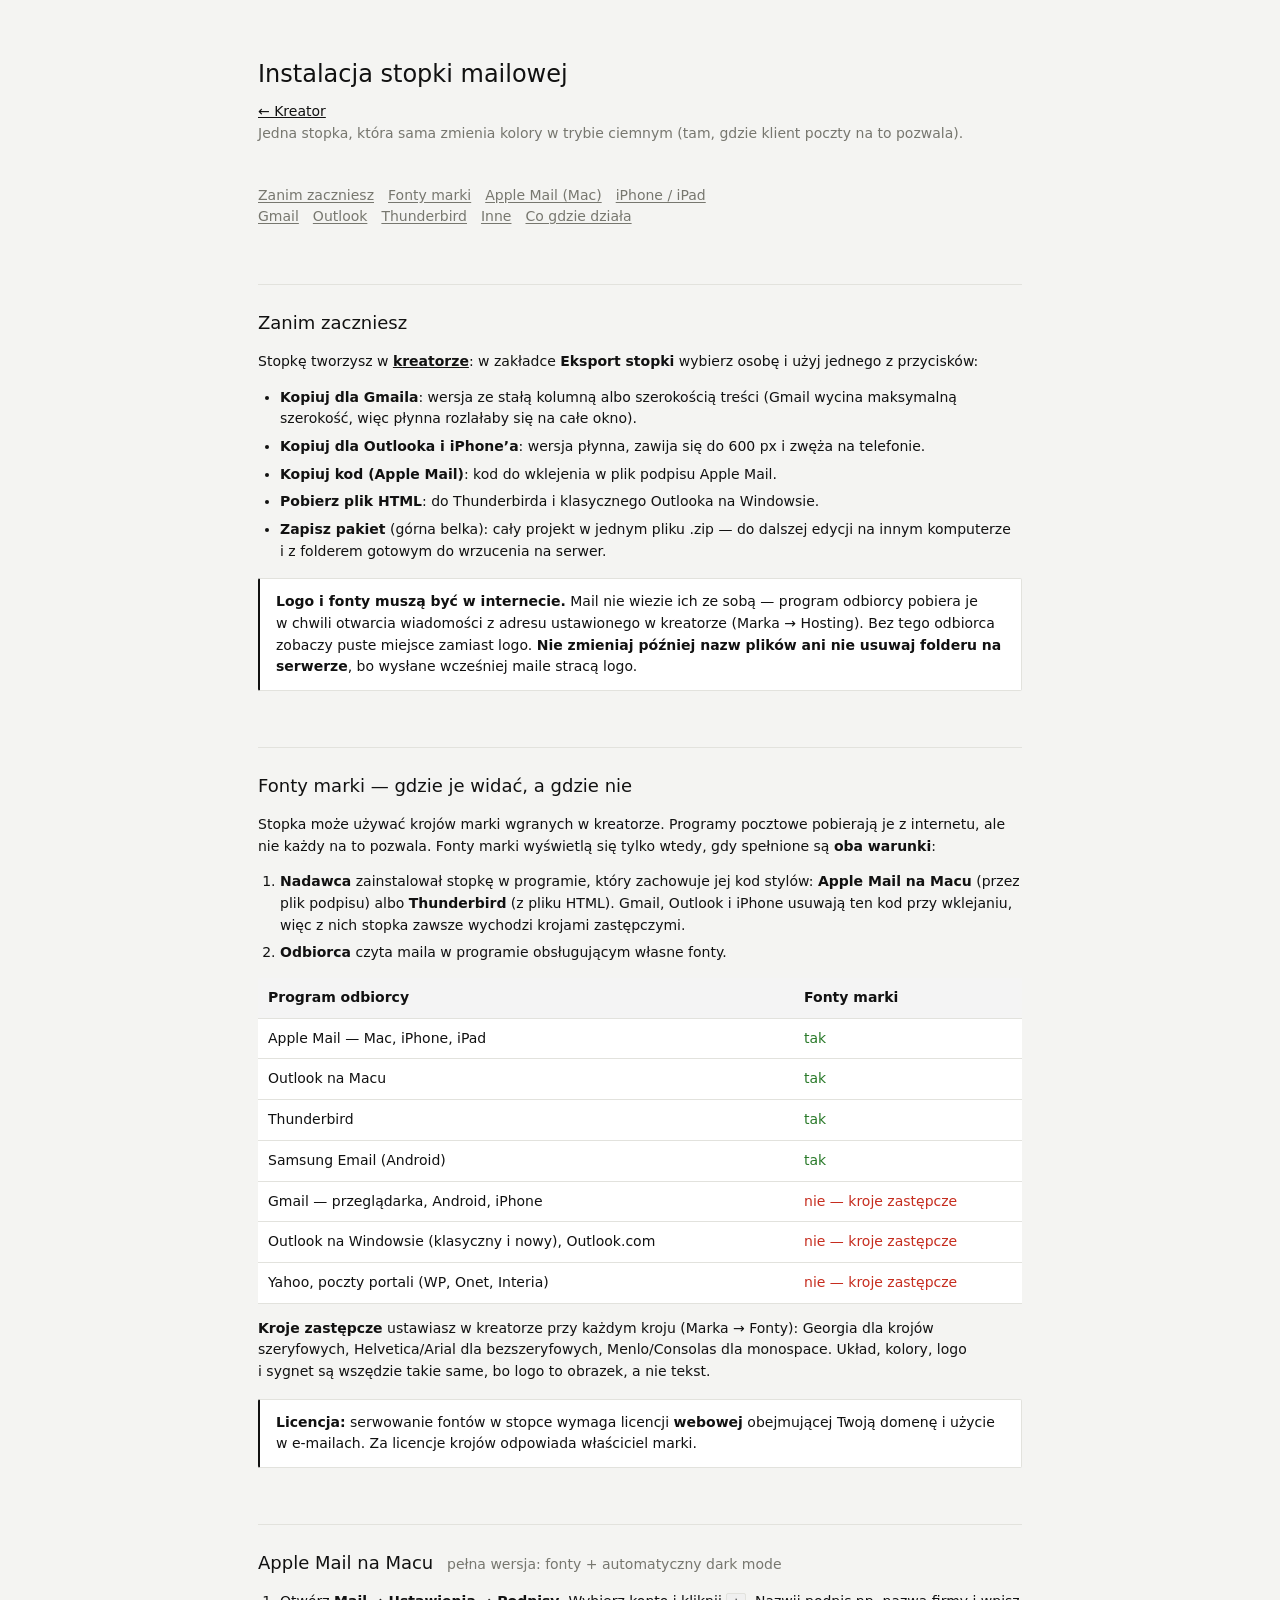
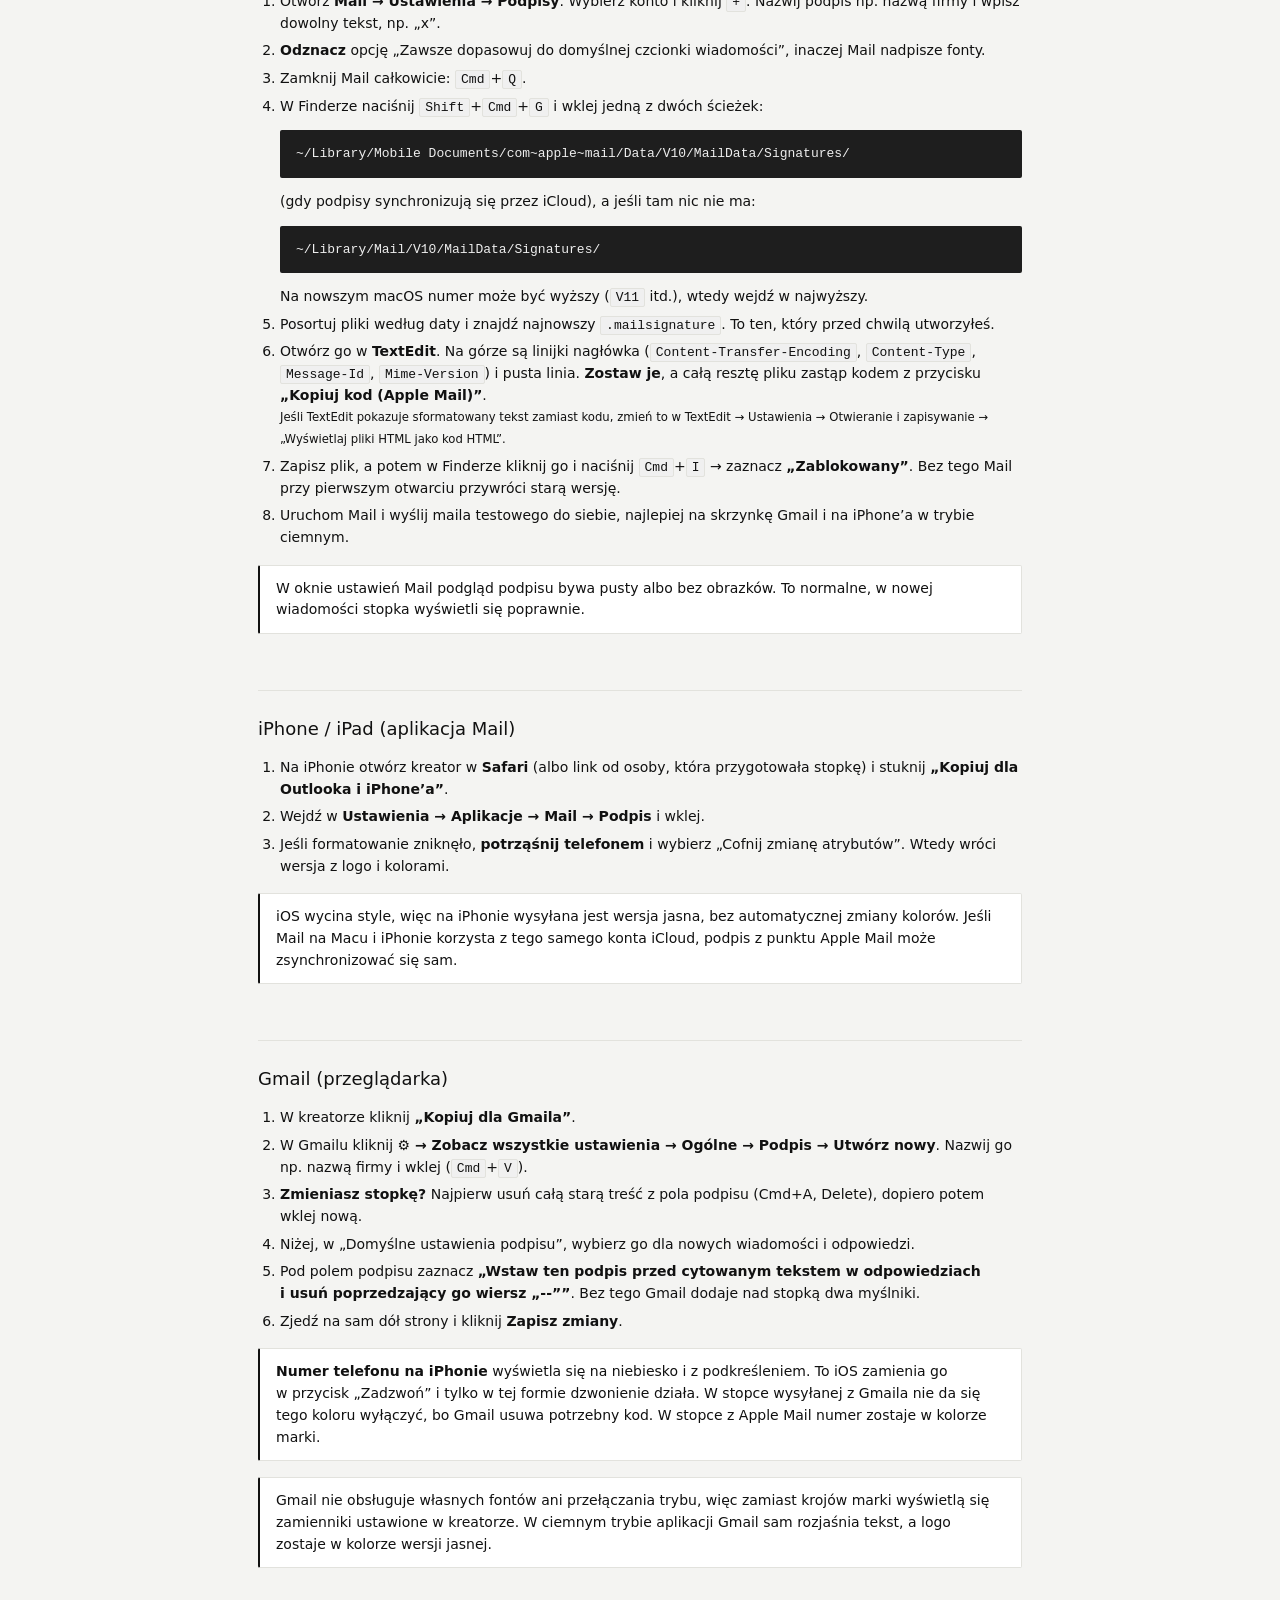
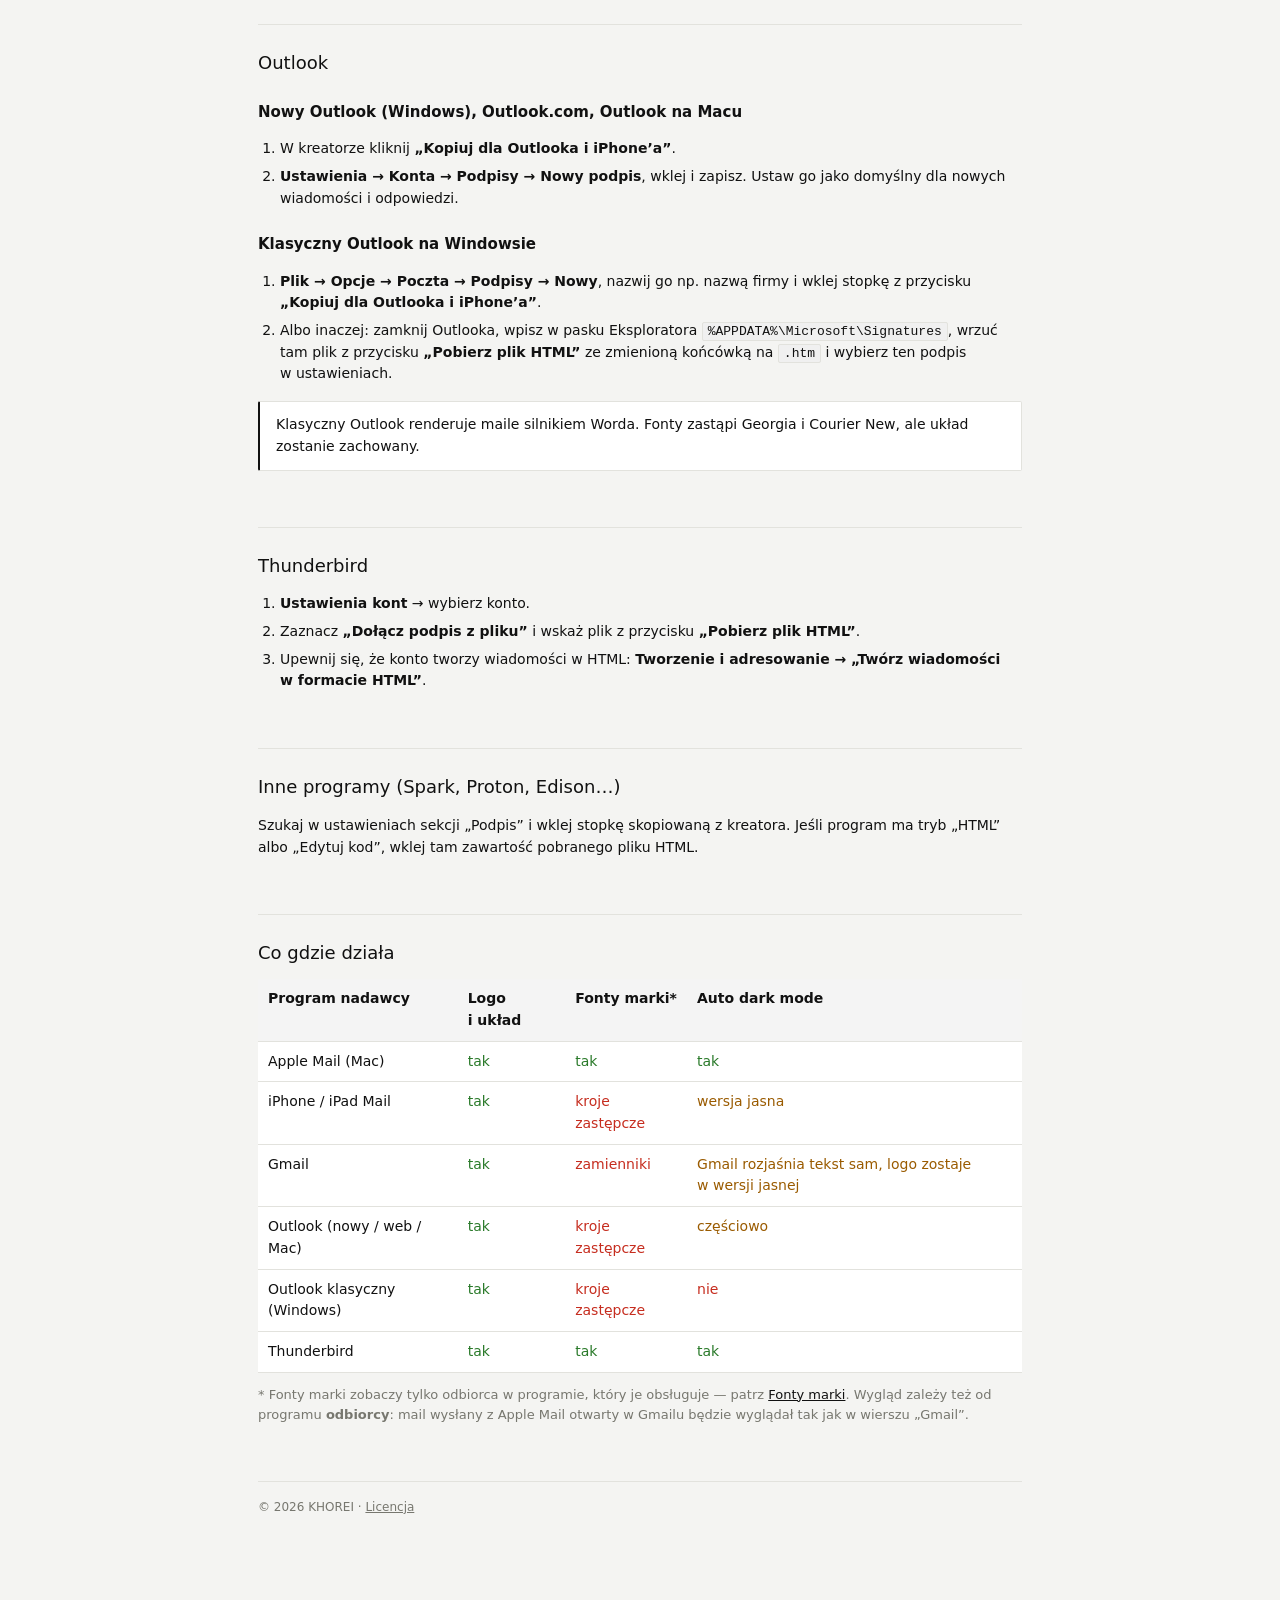
==== instrukcja.html @ 92408481 "Kreator stopek mailowych KHOREI: marka, fonty, obrazy, bloki, osoby, pakiet zip, eksport Co-Authored" ====
<!DOCTYPE html>
<html lang="pl"><head><meta charset="utf-8">
<meta name="viewport" content="width=device-width,initial-scale=1">
<title>KHOREI&nbsp;— instalacja stopki mailowej</title>
<style>
  :root { --red:#111111; --ink:#111111; --mute:#77776f; --line:#e2e2dd; --ui:"ABC Areal Variable", system-ui, -apple-system, "Helvetica Neue", Arial, sans-serif; }
  * { box-sizing:border-box; }
  body { margin:0; font:500 14px/1.55 var(--ui); color:var(--ink); background:#f4f4f2; -webkit-font-smoothing:antialiased; }
  main { max-width:820px; margin:0 auto; padding:56px 28px 96px; }
  h1 { font-size:24px; font-weight:500; margin:0 0 8px; }
  .lead { color:var(--mute); margin:0 0 40px; }
  h2 { font-size:18px; font-weight:500; margin:56px 0 12px; padding-top:24px; border-top:1px solid var(--line); }
  h2 small { font-weight:400; color:var(--mute); font-size:14px; margin-left:8px; }
  h3 { font-size:15px; margin:24px 0 6px; }
  ol, ul { padding-left:22px; } li { margin:6px 0; }
  code, kbd { font:13px/1.4 Menlo,Consolas,monospace; background:#f0f0f0; border:1px solid var(--line); border-radius:2px; padding:1px 5px; }
  pre { font:13px/1.5 Menlo,Consolas,monospace; background:#1e1e1e; color:#eee; padding:14px 16px; border-radius:2px; overflow:auto; }
  .note { background:#fff; border:1px solid var(--line); border-left:2px solid var(--ink); padding:12px 16px; border-radius:2px; margin:16px 0; }
  table { width:100%; border-collapse:collapse; font-size:14px; background:#fff; }
  th, td { text-align:left; padding:9px 10px; border-bottom:1px solid var(--line); vertical-align:top; }
  th { font-weight:600; background:#f4f4f4; }
  .y { color:#2a7a2a; } .p { color:#9a5b00; } .n { color:#c62d1f; }
  nav a { color:var(--mute); margin-right:14px; white-space:nowrap; text-underline-offset:.15em; } nav a:hover { color:var(--ink); }
</style></head>
<body><main>

<h1>Instalacja stopki mailowej</h1>
<p class="lead"><a href="./" style="color:var(--red)">← Kreator</a><br>Jedna stopka, która sama zmienia kolory w&nbsp;trybie ciemnym (tam, gdzie klient poczty na to pozwala).</p>

<nav>
  <a href="#przed">Zanim zaczniesz</a><a href="#fonty">Fonty marki</a><a href="#apple">Apple&nbsp;Mail (Mac)</a><a href="#ios">iPhone / iPad</a>
  <a href="#gmail">Gmail</a><a href="#outlook">Outlook</a><a href="#thunderbird">Thunderbird</a><a href="#inne">Inne</a><a href="#tabela">Co gdzie działa</a>
</nav>

<h2 id="przed">Zanim zaczniesz</h2>
<p>Stopkę tworzysz w&nbsp;<a href="./" style="color:var(--red)"><b>kreatorze</b></a>: w&nbsp;zakładce <b>Eksport stopki</b> wybierz osobę i&nbsp;użyj jednego z&nbsp;przycisków:</p>
<ul>
  <li><b>Kopiuj dla Gmaila</b>: wersja ze stałą kolumną albo szerokością treści (Gmail wycina maksymalną szerokość, więc płynna rozlałaby się na całe okno).</li>
  <li><b>Kopiuj dla Outlooka i&nbsp;iPhone’a</b>: wersja płynna, zawija się do 600&nbsp;px i&nbsp;zwęża na telefonie.</li>
  <li><b>Kopiuj kod (Apple&nbsp;Mail)</b>: kod do wklejenia w&nbsp;plik podpisu Apple&nbsp;Mail.</li>
  <li><b>Pobierz plik HTML</b>: do Thunderbirda i&nbsp;klasycznego Outlooka na Windowsie.</li>
  <li><b>Zapisz pakiet</b> (górna belka): cały projekt w&nbsp;jednym pliku .zip — do dalszej edycji na innym komputerze i&nbsp;z&nbsp;folderem gotowym do wrzucenia na serwer.</li>
</ul>
<div class="note"><b>Logo i&nbsp;fonty muszą być w&nbsp;internecie.</b> Mail nie wiezie ich ze sobą — program odbiorcy pobiera je w&nbsp;chwili otwarcia wiadomości z&nbsp;adresu ustawionego w&nbsp;kreatorze (Marka → Hosting). Bez tego odbiorca zobaczy puste miejsce zamiast logo. <b>Nie zmieniaj później nazw plików ani nie usuwaj folderu na serwerze</b>, bo wysłane wcześniej maile stracą logo.</div>

<h2 id="fonty">Fonty marki&nbsp;— gdzie je widać, a&nbsp;gdzie nie</h2>
<p>Stopka może używać krojów marki wgranych w&nbsp;kreatorze. Programy pocztowe pobierają je z&nbsp;internetu, ale nie każdy na to pozwala. Fonty marki wyświetlą się tylko wtedy, gdy spełnione są <b>oba warunki</b>:</p>
<ol>
  <li><b>Nadawca</b> zainstalował stopkę w&nbsp;programie, który zachowuje jej kod stylów: <b>Apple&nbsp;Mail na Macu</b> (przez plik podpisu) albo <b>Thunderbird</b> (z&nbsp;pliku HTML). Gmail, Outlook i&nbsp;iPhone usuwają ten kod przy wklejaniu, więc z&nbsp;nich stopka zawsze wychodzi krojami zastępczymi.</li>
  <li><b>Odbiorca</b> czyta maila w&nbsp;programie obsługującym własne fonty.</li>
</ol>
<table>
  <tr><th>Program odbiorcy</th><th>Fonty marki</th></tr>
  <tr><td>Apple&nbsp;Mail&nbsp;— Mac, iPhone, iPad</td><td class="y">tak</td></tr>
  <tr><td>Outlook&nbsp;na&nbsp;Macu</td><td class="y">tak</td></tr>
  <tr><td>Thunderbird</td><td class="y">tak</td></tr>
  <tr><td>Samsung&nbsp;Email (Android)</td><td class="y">tak</td></tr>
  <tr><td>Gmail&nbsp;— przeglądarka, Android, iPhone</td><td class="n">nie&nbsp;— kroje zastępcze</td></tr>
  <tr><td>Outlook&nbsp;na&nbsp;Windowsie (klasyczny i&nbsp;nowy), Outlook.com</td><td class="n">nie&nbsp;— kroje zastępcze</td></tr>
  <tr><td>Yahoo, poczty portali (WP, Onet, Interia)</td><td class="n">nie&nbsp;— kroje zastępcze</td></tr>
</table>
<p><b>Kroje zastępcze</b> ustawiasz w&nbsp;kreatorze przy każdym kroju (Marka → Fonty): Georgia dla krojów szeryfowych, Helvetica/Arial dla bezszeryfowych, Menlo/Consolas dla monospace. Układ, kolory, logo i&nbsp;sygnet są wszędzie takie same, bo logo to obrazek, a&nbsp;nie tekst.</p>
<div class="note"><b>Licencja:</b> serwowanie fontów w&nbsp;stopce wymaga licencji <b>webowej</b> obejmującej Twoją domenę i&nbsp;użycie w&nbsp;e-mailach. Za licencje krojów odpowiada właściciel marki.</div>

<h2 id="apple">Apple&nbsp;Mail na Macu <small>pełna wersja: fonty + automatyczny dark mode</small></h2>
<ol>
  <li>Otwórz <b>Mail → Ustawienia → Podpisy</b>. Wybierz konto i&nbsp;kliknij <kbd>+</kbd>. Nazwij podpis np. nazwą firmy i&nbsp;wpisz dowolny tekst, np.&nbsp;„x”.</li>
  <li><b>Odznacz</b> opcję „Zawsze dopasowuj do domyślnej czcionki wiadomości”, inaczej Mail nadpisze fonty.</li>
  <li>Zamknij Mail całkowicie: <kbd>Cmd</kbd>+<kbd>Q</kbd>.</li>
  <li>W&nbsp;Finderze naciśnij <kbd>Shift</kbd>+<kbd>Cmd</kbd>+<kbd>G</kbd> i&nbsp;wklej jedną z&nbsp;dwóch ścieżek:
    <pre>~/Library/Mobile Documents/com~apple~mail/Data/V10/MailData/Signatures/</pre>
    (gdy podpisy synchronizują się przez iCloud), a&nbsp;jeśli tam nic nie ma:
    <pre>~/Library/Mail/V10/MailData/Signatures/</pre>
    Na nowszym macOS numer może być wyższy (<code>V11</code> itd.), wtedy wejdź w&nbsp;najwyższy.</li>
  <li>Posortuj pliki według daty i&nbsp;znajdź najnowszy <code>.mailsignature</code>. To ten, który przed chwilą utworzyłeś.</li>
  <li>Otwórz go w&nbsp;<b>TextEdit</b>. Na górze są linijki nagłówka (<code>Content-Transfer-Encoding</code>, <code>Content-Type</code>, <code>Message-Id</code>, <code>Mime-Version</code>) i&nbsp;pusta linia. <b>Zostaw je</b>, a&nbsp;całą resztę pliku zastąp kodem z&nbsp;przycisku <b>„Kopiuj kod (Apple&nbsp;Mail)”</b>.
    <br><small>Jeśli TextEdit pokazuje sformatowany tekst zamiast kodu, zmień to w&nbsp;TextEdit → Ustawienia → Otwieranie i&nbsp;zapisywanie → „Wyświetlaj pliki HTML jako kod HTML”.</small></li>
  <li>Zapisz plik, a&nbsp;potem w&nbsp;Finderze kliknij go i&nbsp;naciśnij <kbd>Cmd</kbd>+<kbd>I</kbd> → zaznacz <b>„Zablokowany”</b>. Bez tego Mail przy pierwszym otwarciu przywróci starą wersję.</li>
  <li>Uruchom Mail i&nbsp;wyślij maila testowego do siebie, najlepiej na skrzynkę Gmail i&nbsp;na iPhone’a&nbsp;w&nbsp;trybie ciemnym.</li>
</ol>
<div class="note">W&nbsp;oknie ustawień Mail podgląd podpisu bywa pusty albo bez obrazków. To normalne, w&nbsp;nowej wiadomości stopka wyświetli się poprawnie.</div>

<h2 id="ios">iPhone / iPad (aplikacja Mail)</h2>
<ol>
  <li>Na iPhonie otwórz kreator w&nbsp;<b>Safari</b> (albo link od osoby, która przygotowała stopkę) i&nbsp;stuknij <b>„Kopiuj dla Outlooka i&nbsp;iPhone’a”</b>.</li>
  <li>Wejdź w&nbsp;<b>Ustawienia → Aplikacje → Mail → Podpis</b> i&nbsp;wklej.</li>
  <li>Jeśli formatowanie zniknęło, <b>potrząśnij telefonem</b> i&nbsp;wybierz „Cofnij zmianę atrybutów”. Wtedy wróci wersja z&nbsp;logo i&nbsp;kolorami.</li>
</ol>
<div class="note">iOS wycina style, więc na iPhonie wysyłana jest wersja jasna, bez automatycznej zmiany kolorów. Jeśli Mail na Macu i&nbsp;iPhonie korzysta z&nbsp;tego samego konta iCloud, podpis z&nbsp;punktu Apple&nbsp;Mail może zsynchronizować się sam.</div>

<h2 id="gmail">Gmail (przeglądarka)</h2>
<ol>
  <li>W&nbsp;kreatorze kliknij <b>„Kopiuj dla Gmaila”</b>.</li>
  <li>W&nbsp;Gmailu kliknij <b>⚙ → Zobacz wszystkie ustawienia → Ogólne → Podpis → Utwórz nowy</b>. Nazwij go np. nazwą firmy i&nbsp;wklej (<kbd>Cmd</kbd>+<kbd>V</kbd>).</li>
  <li><b>Zmieniasz stopkę?</b> Najpierw usuń całą starą treść z&nbsp;pola podpisu (Cmd+A, Delete), dopiero potem wklej nową.</li>
  <li>Niżej, w&nbsp;„Domyślne ustawienia podpisu”, wybierz go dla nowych wiadomości i&nbsp;odpowiedzi.</li>
  <li>Pod polem podpisu zaznacz <b>„Wstaw ten podpis przed cytowanym tekstem w&nbsp;odpowiedziach i&nbsp;usuń poprzedzający go wiersz „--””</b>. Bez tego Gmail dodaje nad stopką dwa myślniki.</li>
  <li>Zjedź na sam dół strony i&nbsp;kliknij <b>Zapisz zmiany</b>.</li>
</ol>
<div class="note"><b>Numer telefonu na iPhonie</b> wyświetla się na niebiesko i&nbsp;z&nbsp;podkreśleniem. To iOS zamienia go w&nbsp;przycisk „Zadzwoń” i&nbsp;tylko w&nbsp;tej formie dzwonienie działa. W&nbsp;stopce wysyłanej z&nbsp;Gmaila nie da się tego koloru wyłączyć, bo Gmail usuwa potrzebny kod. W&nbsp;stopce z&nbsp;Apple&nbsp;Mail numer zostaje w&nbsp;kolorze marki.</div>
<div class="note">Gmail nie obsługuje własnych fontów ani przełączania trybu, więc zamiast krojów marki wyświetlą się zamienniki ustawione w&nbsp;kreatorze. W&nbsp;ciemnym trybie aplikacji Gmail sam rozjaśnia tekst, a&nbsp;logo zostaje w&nbsp;kolorze wersji jasnej.</div>

<h2 id="outlook">Outlook</h2>
<h3>Nowy Outlook (Windows), Outlook.com, Outlook&nbsp;na&nbsp;Macu</h3>
<ol>
  <li>W&nbsp;kreatorze kliknij <b>„Kopiuj dla Outlooka i&nbsp;iPhone’a”</b>.</li>
  <li><b>Ustawienia → Konta → Podpisy → Nowy podpis</b>, wklej i&nbsp;zapisz. Ustaw go jako domyślny dla nowych wiadomości i&nbsp;odpowiedzi.</li>
</ol>
<h3>Klasyczny Outlook&nbsp;na&nbsp;Windowsie</h3>
<ol>
  <li><b>Plik → Opcje → Poczta → Podpisy → Nowy</b>, nazwij go np. nazwą firmy i&nbsp;wklej stopkę z&nbsp;przycisku <b>„Kopiuj dla Outlooka i&nbsp;iPhone’a”</b>.</li>
  <li>Albo inaczej: zamknij Outlooka, wpisz w&nbsp;pasku Eksploratora <code>%APPDATA%\Microsoft\Signatures</code>, wrzuć tam plik z&nbsp;przycisku <b>„Pobierz plik HTML”</b> ze zmienioną końcówką na <code>.htm</code> i&nbsp;wybierz ten podpis w&nbsp;ustawieniach.</li>
</ol>
<div class="note">Klasyczny Outlook renderuje maile silnikiem Worda. Fonty zastąpi Georgia i&nbsp;Courier New, ale układ zostanie zachowany.</div>

<h2 id="thunderbird">Thunderbird</h2>
<ol>
  <li><b>Ustawienia kont</b> → wybierz konto.</li>
  <li>Zaznacz <b>„Dołącz podpis z&nbsp;pliku”</b> i&nbsp;wskaż plik z&nbsp;przycisku <b>„Pobierz plik HTML”</b>.</li>
  <li>Upewnij się, że konto tworzy wiadomości w&nbsp;HTML: <b>Tworzenie i&nbsp;adresowanie → „Twórz wiadomości w&nbsp;formacie HTML”</b>.</li>
</ol>

<h2 id="inne">Inne programy (Spark, Proton, Edison…)</h2>
<p>Szukaj w&nbsp;ustawieniach sekcji „Podpis” i&nbsp;wklej stopkę skopiowaną z&nbsp;kreatora. Jeśli program ma tryb „HTML” albo „Edytuj kod”, wklej tam zawartość pobranego pliku HTML.</p>

<h2 id="tabela">Co gdzie działa</h2>
<table>
  <tr><th>Program nadawcy</th><th>Logo i&nbsp;układ</th><th>Fonty marki*</th><th>Auto dark mode</th></tr>
  <tr><td>Apple&nbsp;Mail (Mac)</td><td class="y">tak</td><td class="y">tak</td><td class="y">tak</td></tr>
  <tr><td>iPhone / iPad Mail</td><td class="y">tak</td><td class="n">kroje zastępcze</td><td class="p">wersja jasna</td></tr>
  <tr><td>Gmail</td><td class="y">tak</td><td class="n">zamienniki</td><td class="p">Gmail rozjaśnia tekst sam, logo zostaje w&nbsp;wersji jasnej</td></tr>
  <tr><td>Outlook (nowy / web / Mac)</td><td class="y">tak</td><td class="n">kroje zastępcze</td><td class="p">częściowo</td></tr>
  <tr><td>Outlook klasyczny (Windows)</td><td class="y">tak</td><td class="n">kroje zastępcze</td><td class="n">nie</td></tr>
  <tr><td>Thunderbird</td><td class="y">tak</td><td class="y">tak</td><td class="y">tak</td></tr>
</table>
<p style="color:var(--mute);font-size:13px;margin-top:12px">* Fonty marki zobaczy tylko odbiorca w&nbsp;programie, który je obsługuje&nbsp;— patrz <a href="#fonty" style="color:var(--ink)">Fonty marki</a>. Wygląd zależy też od programu <b>odbiorcy</b>: mail wysłany z&nbsp;Apple&nbsp;Mail otwarty w&nbsp;Gmailu będzie wyglądał tak jak w&nbsp;wierszu „Gmail”.</p>

<p style="color:var(--mute);font-size:12px;margin-top:56px;padding-top:16px;border-top:1px solid var(--line)">© 2026 KHOREI · <a href="https://github.com/piolun-00/mail-footer-creator/blob/main/LICENSE" style="color:var(--mute)">Licencja</a></p>
</main></body></html>
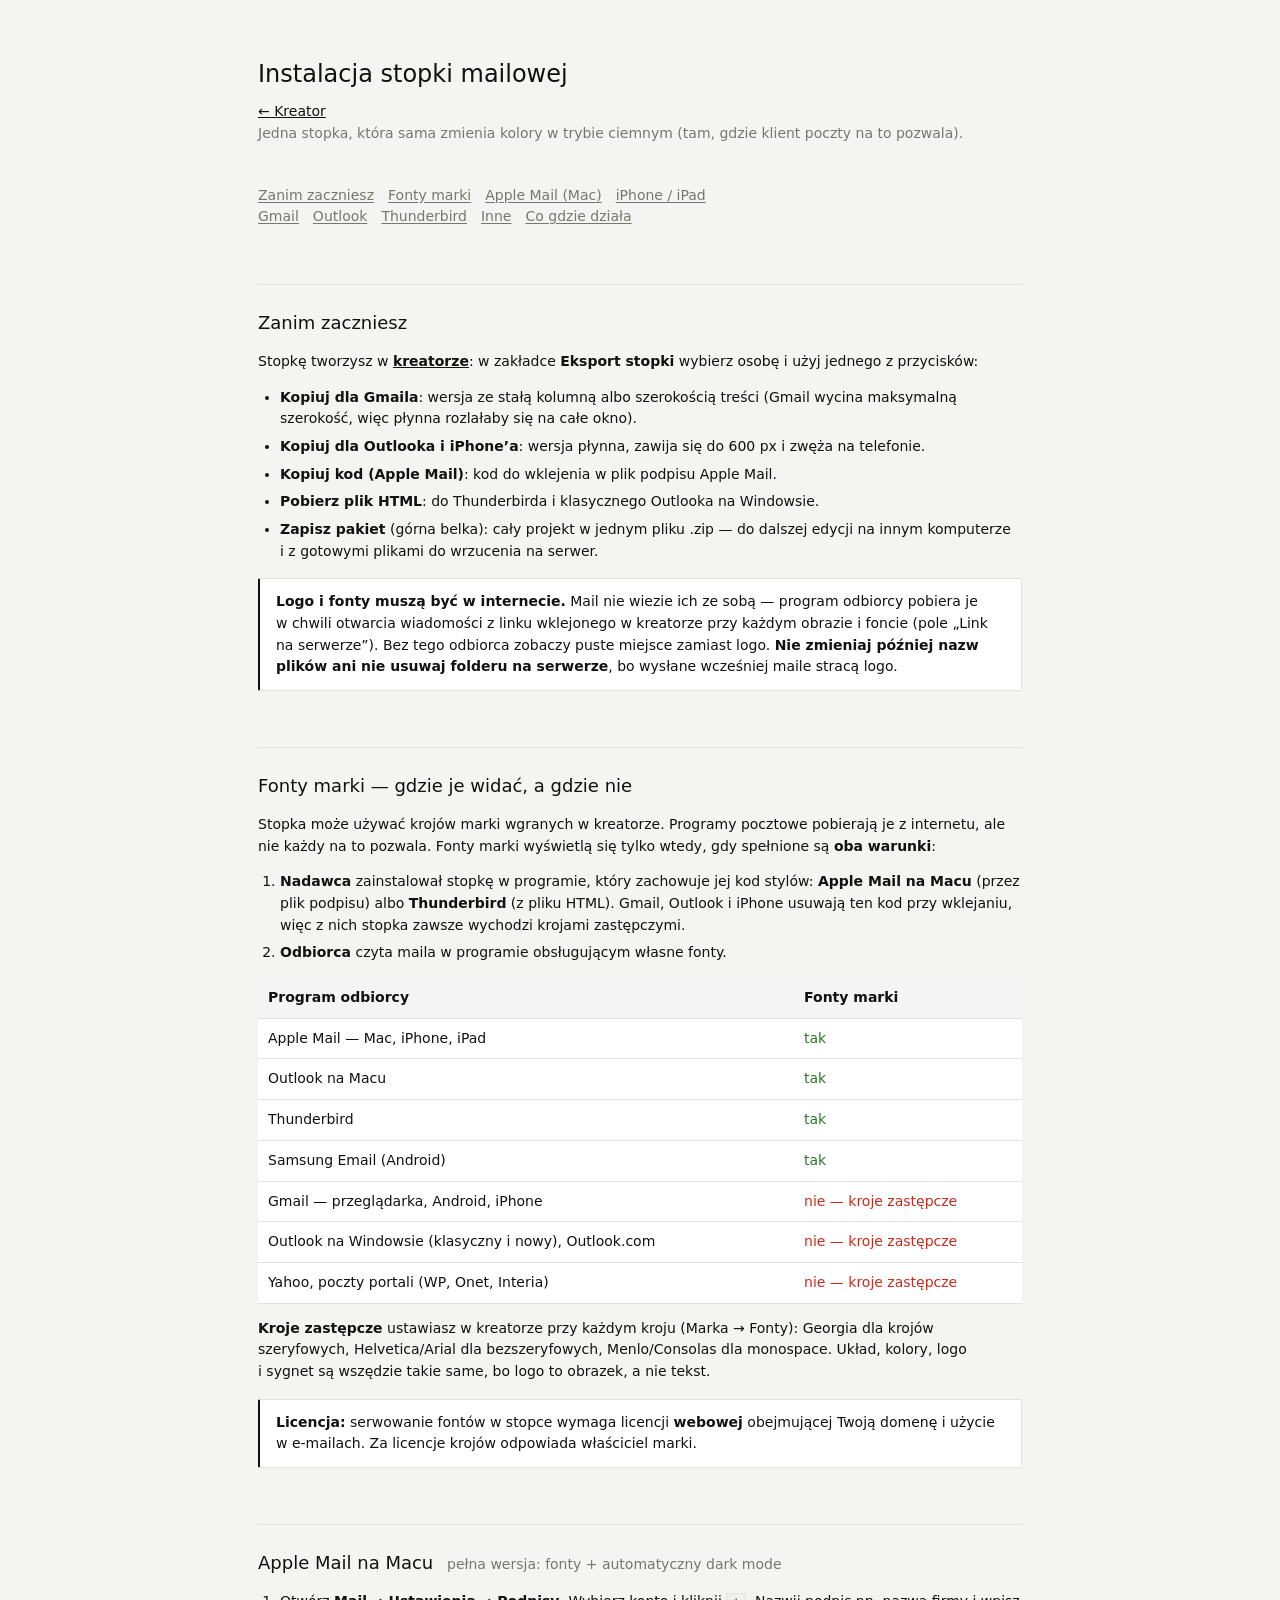
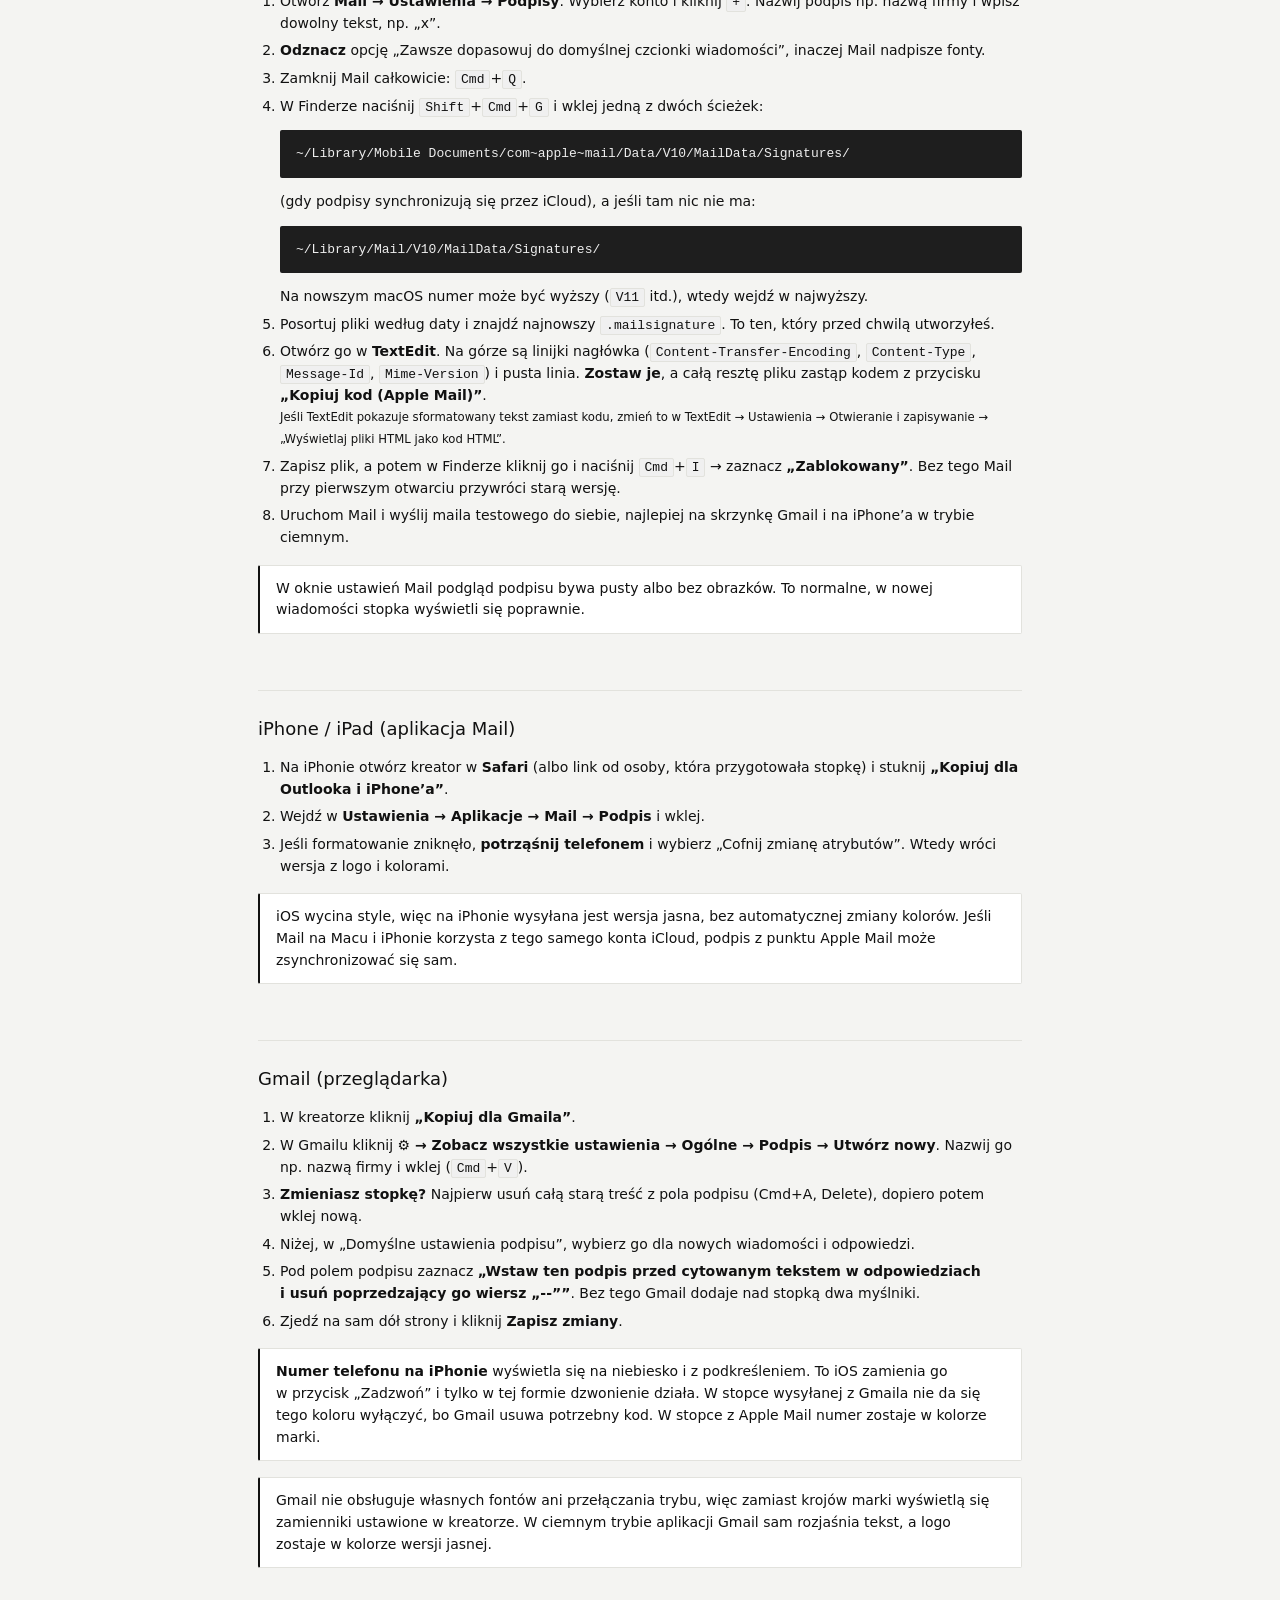
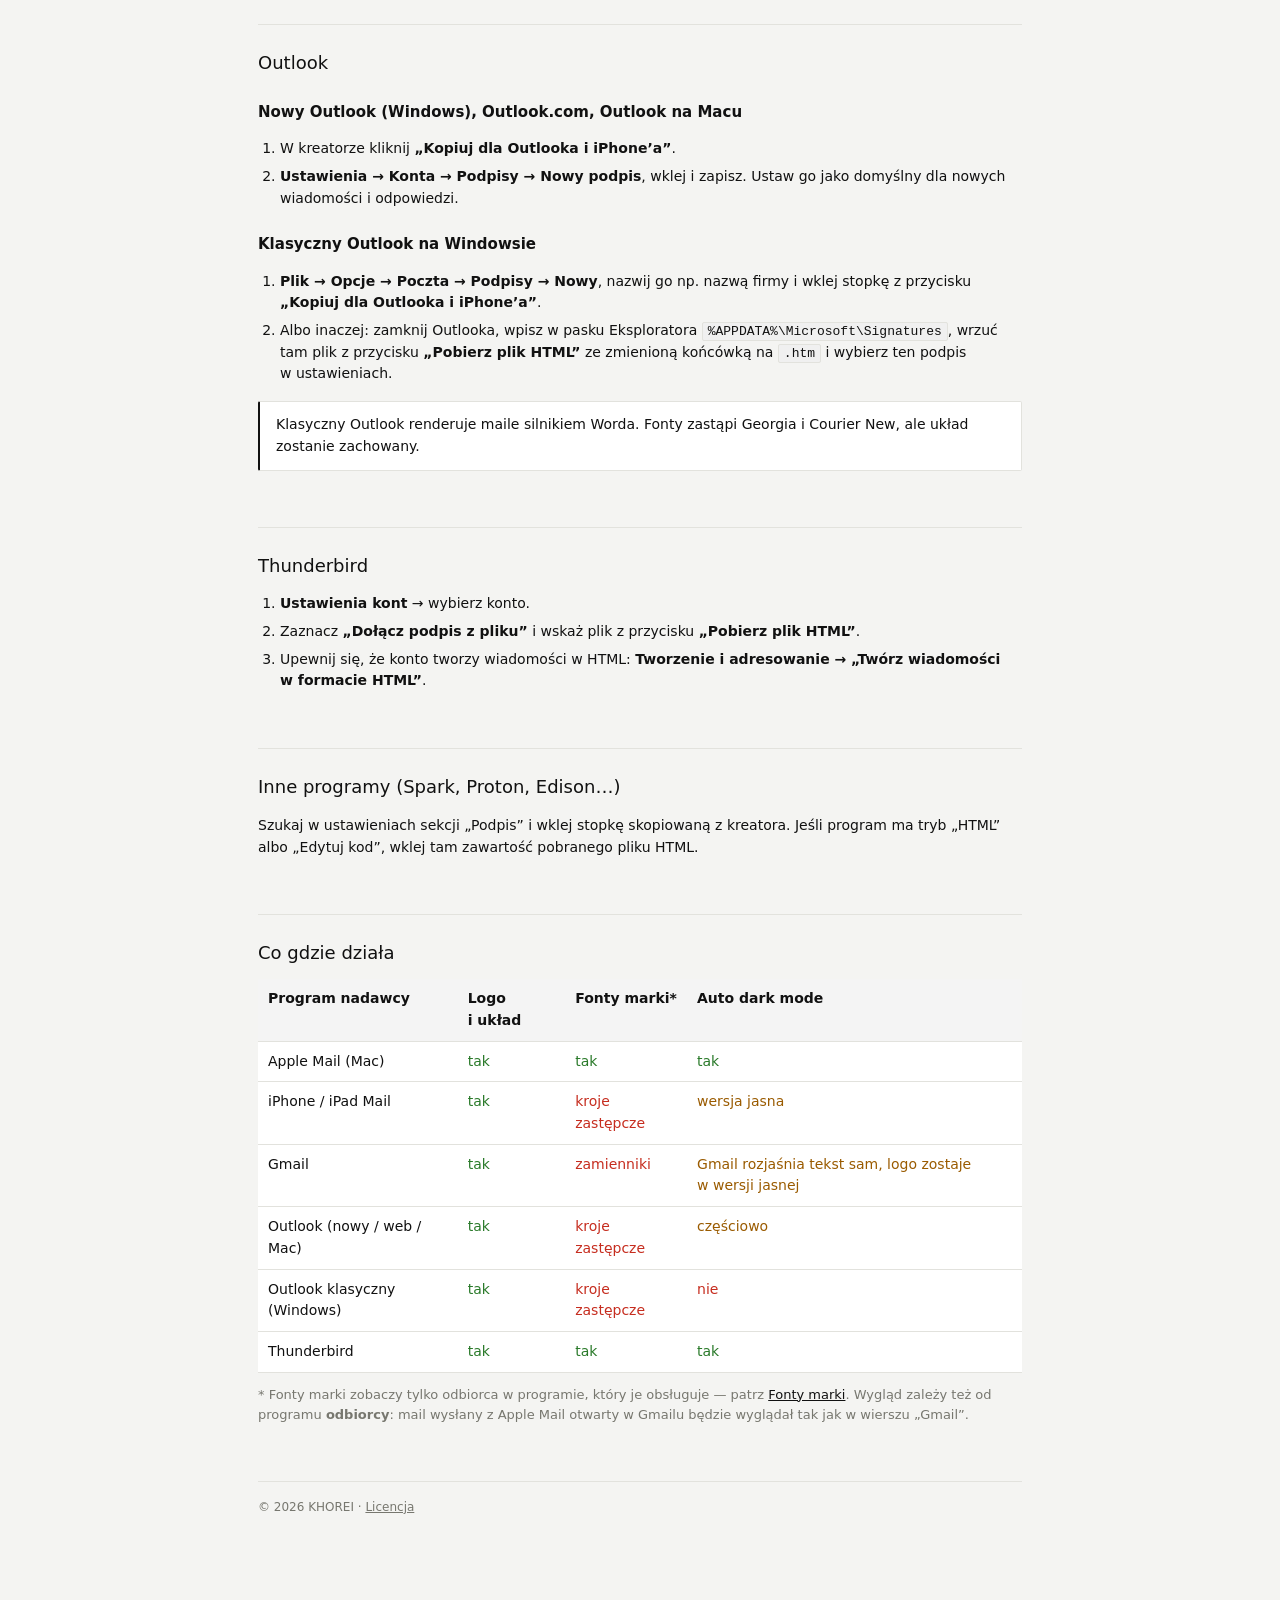
==== commit 9ec8e509: "Link na serwerze przy każdym obrazie i foncie (z automatycznym sprawdzaniem), Pobierz PNG, bez zakła" ====
--- a/instrukcja.html
+++ b/instrukcja.html
@@ -39,9 +39,9 @@
   <li><b>Kopiuj dla Outlooka i&nbsp;iPhone’a</b>: wersja płynna, zawija się do 600&nbsp;px i&nbsp;zwęża na telefonie.</li>
   <li><b>Kopiuj kod (Apple&nbsp;Mail)</b>: kod do wklejenia w&nbsp;plik podpisu Apple&nbsp;Mail.</li>
   <li><b>Pobierz plik HTML</b>: do Thunderbirda i&nbsp;klasycznego Outlooka na Windowsie.</li>
-  <li><b>Zapisz pakiet</b> (górna belka): cały projekt w&nbsp;jednym pliku .zip — do dalszej edycji na innym komputerze i&nbsp;z&nbsp;folderem gotowym do wrzucenia na serwer.</li>
+  <li><b>Zapisz pakiet</b> (górna belka): cały projekt w&nbsp;jednym pliku .zip — do dalszej edycji na innym komputerze i&nbsp;z&nbsp;gotowymi plikami do wrzucenia na serwer.</li>
 </ul>
-<div class="note"><b>Logo i&nbsp;fonty muszą być w&nbsp;internecie.</b> Mail nie wiezie ich ze sobą — program odbiorcy pobiera je w&nbsp;chwili otwarcia wiadomości z&nbsp;adresu ustawionego w&nbsp;kreatorze (Marka → Hosting). Bez tego odbiorca zobaczy puste miejsce zamiast logo. <b>Nie zmieniaj później nazw plików ani nie usuwaj folderu na serwerze</b>, bo wysłane wcześniej maile stracą logo.</div>
+<div class="note"><b>Logo i&nbsp;fonty muszą być w&nbsp;internecie.</b> Mail nie wiezie ich ze sobą — program odbiorcy pobiera je w&nbsp;chwili otwarcia wiadomości z&nbsp;linku wklejonego w&nbsp;kreatorze przy każdym obrazie i&nbsp;foncie (pole „Link na serwerze”). Bez tego odbiorca zobaczy puste miejsce zamiast logo. <b>Nie zmieniaj później nazw plików ani nie usuwaj folderu na serwerze</b>, bo wysłane wcześniej maile stracą logo.</div>
 
 <h2 id="fonty">Fonty marki&nbsp;— gdzie je widać, a&nbsp;gdzie nie</h2>
 <p>Stopka może używać krojów marki wgranych w&nbsp;kreatorze. Programy pocztowe pobierają je z&nbsp;internetu, ale nie każdy na to pozwala. Fonty marki wyświetlą się tylko wtedy, gdy spełnione są <b>oba warunki</b>:</p>
